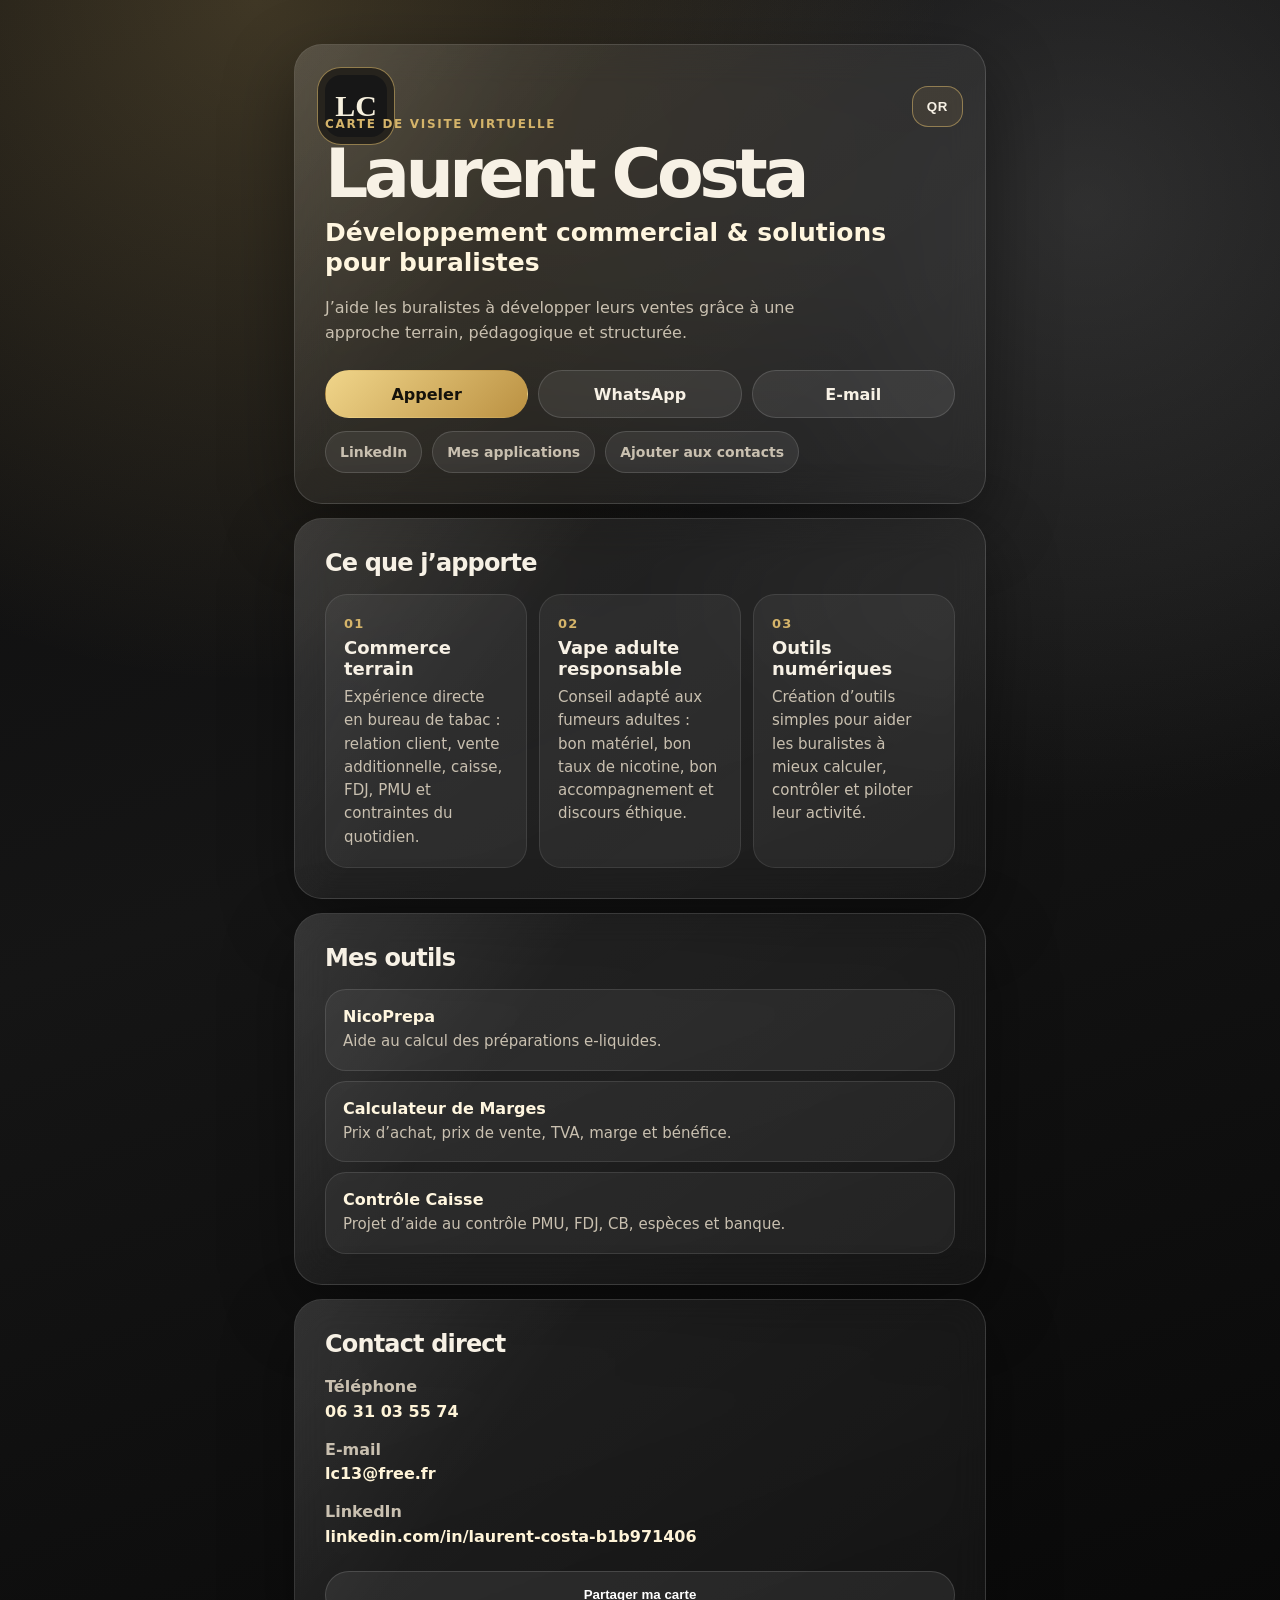
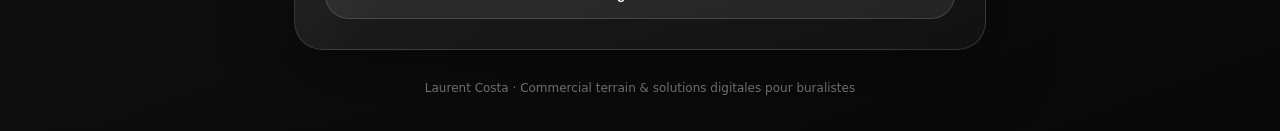
==== index.html @ 0adf43ae "Add files via upload" ====
<!doctype html>
<html lang="fr">
<head>
  <meta charset="utf-8">
  <meta name="viewport" content="width=device-width, initial-scale=1, viewport-fit=cover">
  <meta name="theme-color" content="#171717">
  <title>Laurent Costa — Carte virtuelle</title>
  <meta name="description" content="Carte de visite virtuelle de Laurent Costa — développement commercial et solutions pour buralistes.">
  <link rel="manifest" href="manifest.webmanifest">
  <link rel="icon" href="assets/icon-192.png">
  <link rel="apple-touch-icon" href="assets/icon-192.png">
  <link rel="stylesheet" href="style.css">
</head>
<body>
  <main class="shell">
    <section class="hero card">
      <div class="topline">
        <div class="avatar" aria-hidden="true">LC</div>
        <button class="qr-mini" id="openQr" type="button" aria-label="Afficher mes QR codes">QR</button>
      </div>

      <p class="eyebrow">Carte de visite virtuelle</p>
      <h1>Laurent Costa</h1>
      <p class="subtitle">Développement commercial & solutions pour buralistes</p>
      <p class="intro">J’aide les buralistes à développer leurs ventes grâce à une approche terrain, pédagogique et structurée.</p>

      <div class="actions primary-actions" aria-label="Actions principales">
        <a class="btn main" href="tel:+33631035574">Appeler</a>
        <a class="btn" href="https://wa.me/33631035574">WhatsApp</a>
        <a class="btn" href="mailto:lc13@free.fr?subject=Contact%20depuis%20votre%20carte%20virtuelle">E-mail</a>
      </div>

      <div class="actions secondary-actions" aria-label="Liens professionnels">
        <a class="chip" href="https://www.linkedin.com/in/laurent-costa-b1b971406/" target="_blank" rel="noopener">LinkedIn</a>
        <a class="chip" href="https://drive.google.com/drive/folders/1kGOX2A1lS9dal_LtMFKa498MFvhypLqH" target="_blank" rel="noopener">Mes applications</a>
        <a class="chip" href="contact-laurent-costa.vcf" download>Ajouter aux contacts</a>
      </div>
    </section>

    <section class="card proof">
      <h2>Ce que j’apporte</h2>
      <div class="grid">
        <article>
          <span class="num">01</span>
          <h3>Commerce terrain</h3>
          <p>Expérience directe en bureau de tabac : relation client, vente additionnelle, caisse, FDJ, PMU et contraintes du quotidien.</p>
        </article>
        <article>
          <span class="num">02</span>
          <h3>Vape adulte responsable</h3>
          <p>Conseil adapté aux fumeurs adultes : bon matériel, bon taux de nicotine, bon accompagnement et discours éthique.</p>
        </article>
        <article>
          <span class="num">03</span>
          <h3>Outils numériques</h3>
          <p>Création d’outils simples pour aider les buralistes à mieux calculer, contrôler et piloter leur activité.</p>
        </article>
      </div>
    </section>

    <section class="card tools">
      <h2>Mes outils</h2>
      <a class="tool" href="https://drive.google.com/drive/folders/1kGOX2A1lS9dal_LtMFKa498MFvhypLqH" target="_blank" rel="noopener">
        <strong>NicoPrepa</strong>
        <span>Aide au calcul des préparations e-liquides.</span>
      </a>
      <a class="tool" href="https://drive.google.com/drive/folders/1kGOX2A1lS9dal_LtMFKa498MFvhypLqH" target="_blank" rel="noopener">
        <strong>Calculateur de Marges</strong>
        <span>Prix d’achat, prix de vente, TVA, marge et bénéfice.</span>
      </a>
      <a class="tool" href="https://drive.google.com/drive/folders/1kGOX2A1lS9dal_LtMFKa498MFvhypLqH" target="_blank" rel="noopener">
        <strong>Contrôle Caisse</strong>
        <span>Projet d’aide au contrôle PMU, FDJ, CB, espèces et banque.</span>
      </a>
    </section>

    <section class="card contact">
      <h2>Contact direct</h2>
      <p><strong>Téléphone</strong><br><a href="tel:+33631035574">06 31 03 55 74</a></p>
      <p><strong>E-mail</strong><br><a href="mailto:lc13@free.fr">lc13@free.fr</a></p>
      <p><strong>LinkedIn</strong><br><a href="https://www.linkedin.com/in/laurent-costa-b1b971406/" target="_blank" rel="noopener">linkedin.com/in/laurent-costa-b1b971406</a></p>
      <button class="btn wide" id="shareButton" type="button">Partager ma carte</button>
    </section>

    <footer>
      Laurent Costa · Commercial terrain & solutions digitales pour buralistes
    </footer>
  </main>

  <dialog class="qr-dialog" id="qrDialog">
    <form method="dialog" class="qr-panel">
      <button class="close" aria-label="Fermer">×</button>
      <h2>Scanner ou partager</h2>
      <div class="qr-tabs" role="tablist" aria-label="Choix du QR code">
        <button type="button" class="tab active" data-target="qr-contact">Contact</button>
        <button type="button" class="tab" data-target="qr-linkedin">LinkedIn</button>
        <button type="button" class="tab" data-target="qr-apps">Applications</button>
        <button type="button" class="tab" data-target="qr-card">Carte</button>
      </div>
      <div class="qr-view active" id="qr-contact">
        <img src="assets/qr_ajouter_contact.png" alt="QR code pour ajouter Laurent Costa aux contacts">
        <p>À scanner pour enregistrer directement mes coordonnées.</p>
      </div>
      <div class="qr-view" id="qr-linkedin">
        <img src="assets/qr_linkedin.png" alt="QR code LinkedIn Laurent Costa">
        <p>À scanner pour ouvrir mon profil LinkedIn.</p>
      </div>
      <div class="qr-view" id="qr-apps">
        <img src="assets/qr_applications.png" alt="QR code vers les applications de Laurent Costa">
        <p>À scanner pour accéder à mes applications partagées.</p>
      </div>
      <div class="qr-view" id="qr-card">
        <img src="assets/qr_carte_a_generer.png" alt="QR code de la carte à générer après hébergement">
        <p>Ce QR sera finalisé dès que la carte aura une adresse en ligne.</p>
      </div>
    </form>
  </dialog>

  <script src="script.js"></script>
</body>
</html>
---- style.css ----
:root {
  color-scheme: dark;
  --bg: #0c0c0d;
  --card: rgba(255, 255, 255, 0.075);
  --card-strong: rgba(255, 255, 255, 0.12);
  --text: #f7f1e5;
  --muted: #c9c0b0;
  --gold: #d5b46a;
  --gold-soft: rgba(213, 180, 106, 0.18);
  --line: rgba(255, 255, 255, 0.14);
  --shadow: 0 24px 70px rgba(0,0,0,0.38);
  --radius: 28px;
}

* { box-sizing: border-box; }
html { min-height: 100%; background: var(--bg); }
body {
  min-height: 100%;
  margin: 0;
  font-family: Inter, ui-sans-serif, system-ui, -apple-system, BlinkMacSystemFont, "Segoe UI", sans-serif;
  background:
    radial-gradient(circle at 20% 0%, rgba(213,180,106,0.25), transparent 34%),
    radial-gradient(circle at 85% 12%, rgba(88,88,88,0.42), transparent 32%),
    linear-gradient(160deg, #0c0c0d 0%, #151515 45%, #080808 100%);
  color: var(--text);
}

a { color: inherit; text-decoration: none; }
button, a { -webkit-tap-highlight-color: transparent; }
.shell { width: min(720px, 100%); margin: 0 auto; padding: 18px 14px 34px; }
.card {
  position: relative;
  overflow: hidden;
  margin: 14px 0;
  padding: 24px;
  border: 1px solid var(--line);
  border-radius: var(--radius);
  background: linear-gradient(145deg, var(--card), rgba(255,255,255,0.035));
  box-shadow: var(--shadow);
  backdrop-filter: blur(18px);
}
.card::before {
  content: "";
  position: absolute;
  inset: 0;
  pointer-events: none;
  background: linear-gradient(125deg, rgba(255,255,255,0.13), transparent 32%);
  opacity: 0.65;
}
.card > * { position: relative; }
.hero { min-height: 460px; display: flex; flex-direction: column; justify-content: flex-end; }
.topline { position: absolute; top: 22px; left: 22px; right: 22px; display: flex; align-items: center; justify-content: space-between; }
.avatar {
  width: 78px; height: 78px; border-radius: 24px;
  display: grid; place-items: center;
  font: 800 30px/1 Georgia, serif;
  background: #171717;
  color: #f6f0de;
  border: 1px solid rgba(213,180,106,0.65);
  box-shadow: inset 0 0 0 7px rgba(213,180,106,0.08);
}
.qr-mini {
  border: 1px solid rgba(213,180,106,0.55);
  background: rgba(213,180,106,0.1);
  color: var(--text);
  border-radius: 16px;
  padding: 12px 14px;
  font-weight: 800;
  letter-spacing: 0.05em;
}
.eyebrow { margin: 0 0 10px; color: var(--gold); text-transform: uppercase; letter-spacing: 0.14em; font-size: 12px; font-weight: 800; }
h1 { margin: 0; font-size: clamp(42px, 13vw, 68px); line-height: 0.9; letter-spacing: -0.065em; }
.subtitle { margin: 14px 0 0; color: #fff6df; font-size: clamp(18px, 5vw, 25px); line-height: 1.2; font-weight: 680; }
.intro { margin: 18px 0 0; max-width: 520px; color: var(--muted); font-size: 16px; line-height: 1.55; }
.actions { display: flex; gap: 10px; flex-wrap: wrap; }
.primary-actions { margin-top: 24px; }
.secondary-actions { margin-top: 13px; }
.btn, .chip {
  display: inline-flex;
  min-height: 48px;
  align-items: center;
  justify-content: center;
  border-radius: 999px;
  font-weight: 800;
  border: 1px solid var(--line);
  background: rgba(255,255,255,0.075);
}
.btn { padding: 0 20px; flex: 1 1 130px; }
.btn.main { background: linear-gradient(135deg, #f0d58a, #bb9142); color: #15120b; border-color: transparent; }
.chip { min-height: 42px; padding: 0 14px; color: var(--muted); font-size: 14px; }
.wide { width: 100%; margin-top: 8px; }
h2 { margin: 0 0 17px; font-size: 24px; letter-spacing: -0.035em; }
h3 { margin: 5px 0 7px; font-size: 18px; }
p { color: var(--muted); line-height: 1.55; }
.grid { display: grid; gap: 12px; }
article {
  padding: 18px;
  border-radius: 22px;
  background: rgba(255,255,255,0.055);
  border: 1px solid rgba(255,255,255,0.095);
}
.num { color: var(--gold); font-weight: 900; font-size: 13px; letter-spacing: 0.1em; }
article p { margin: 0; font-size: 15px; }
.tool {
  display: block;
  margin-top: 10px;
  padding: 17px;
  border: 1px solid rgba(255,255,255,0.11);
  border-radius: 21px;
  background: rgba(255,255,255,0.055);
}
.tool strong { display: block; margin-bottom: 5px; color: #fff6df; }
.tool span { color: var(--muted); font-size: 15px; line-height: 1.45; }
.contact p { margin: 13px 0; }
.contact a { color: #fff4d8; font-weight: 750; word-break: break-word; }
footer { padding: 16px 8px 0; text-align: center; color: rgba(247,241,229,0.5); font-size: 12px; line-height: 1.4; }
.qr-dialog { border: 0; padding: 0; background: transparent; width: min(94vw, 520px); color: var(--text); }
.qr-dialog::backdrop { background: rgba(0,0,0,0.72); backdrop-filter: blur(8px); }
.qr-panel {
  position: relative;
  margin: 0;
  padding: 20px;
  border-radius: 28px;
  border: 1px solid rgba(255,255,255,0.16);
  background: #141414;
  box-shadow: var(--shadow);
}
.close {
  position: absolute; right: 15px; top: 13px;
  width: 42px; height: 42px;
  border-radius: 50%; border: 1px solid var(--line);
  background: rgba(255,255,255,0.08); color: var(--text);
  font-size: 28px; line-height: 1;
}
.qr-tabs { display: flex; flex-wrap: wrap; gap: 8px; margin: 4px 0 15px; }
.tab {
  border: 1px solid var(--line);
  background: rgba(255,255,255,0.07);
  color: var(--muted);
  padding: 9px 12px;
  border-radius: 999px;
  font-weight: 800;
}
.tab.active { color: #15120b; background: linear-gradient(135deg, #f0d58a, #bb9142); border-color: transparent; }
.qr-view { display: none; text-align: center; }
.qr-view.active { display: block; }
.qr-view img {
  width: min(100%, 360px);
  border-radius: 22px;
  background: white;
  padding: 12px;
}
.qr-view p { margin: 12px auto 2px; max-width: 360px; font-size: 14px; }
@media (min-width: 680px) {
  .shell { padding-top: 30px; }
  .grid { grid-template-columns: repeat(3, 1fr); }
  .card { padding: 30px; }
}
@media (max-width: 390px) {
  .card { padding: 20px; border-radius: 24px; }
  .hero { min-height: 490px; }
  .avatar { width: 70px; height: 70px; border-radius: 22px; }
  .btn { flex-basis: 100%; }
}
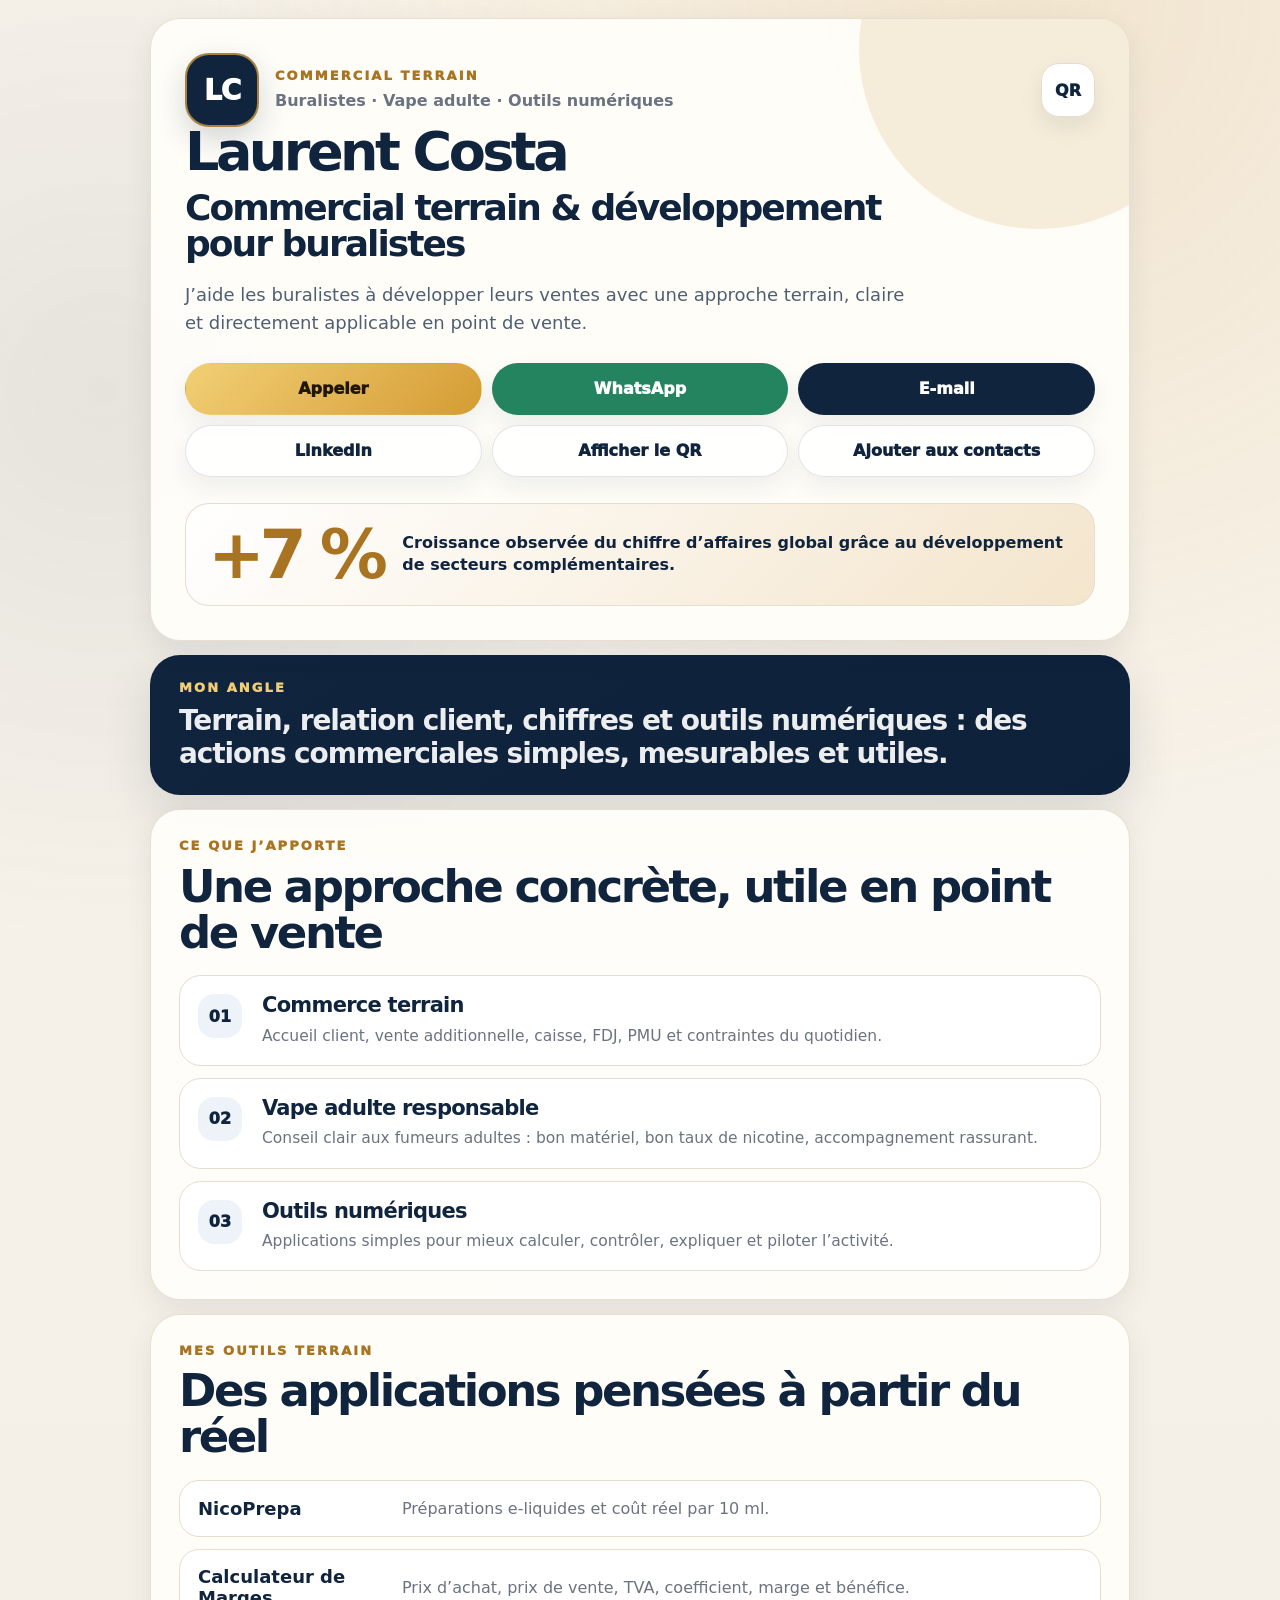
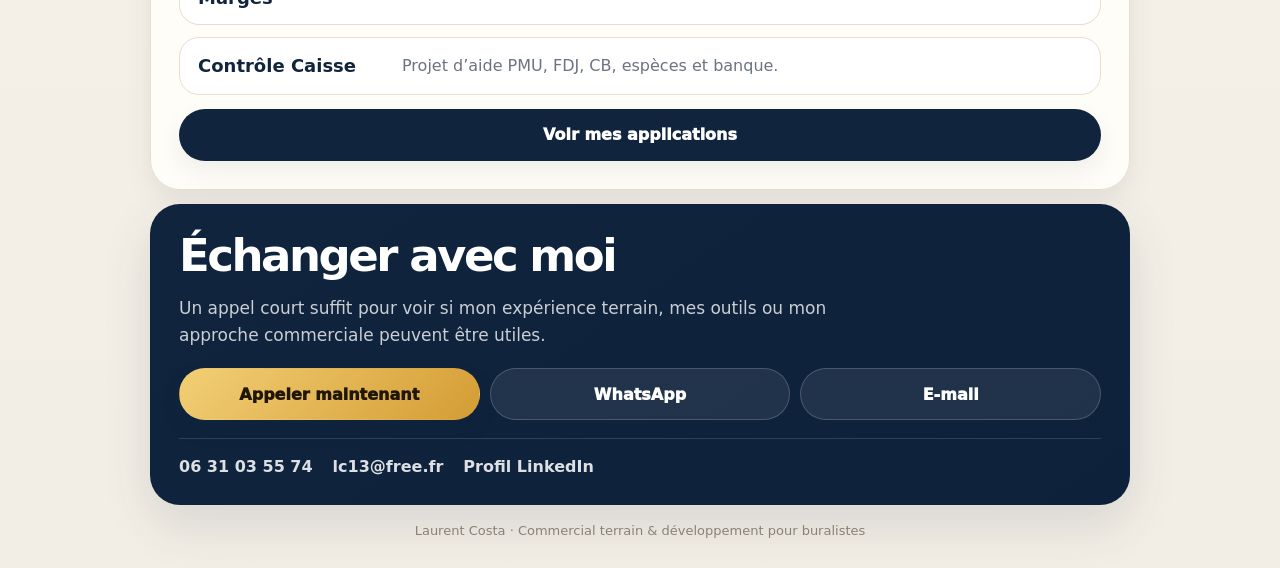
==== commit c7107a0a: "Correction affichage mobile carte virtuelle" ====
--- a/index.html
+++ b/index.html
@@ -3,102 +3,142 @@
 <head>
   <meta charset="utf-8">
   <meta name="viewport" content="width=device-width, initial-scale=1, viewport-fit=cover">
-  <meta name="theme-color" content="#171717">
-  <title>Laurent Costa — Carte virtuelle</title>
-  <meta name="description" content="Carte de visite virtuelle de Laurent Costa — développement commercial et solutions pour buralistes.">
+  <meta name="theme-color" content="#f6f1e8">
+  <meta name="description" content="Carte professionnelle de Laurent Costa — commercial terrain et développement pour buralistes.">
+  <meta property="og:title" content="Laurent Costa — Carte professionnelle">
+  <meta property="og:description" content="Commercial terrain & développement pour buralistes · vape adulte · outils numériques.">
+  <meta property="og:image" content="assets/social-preview.png">
+  <title>Laurent Costa — Carte professionnelle</title>
   <link rel="manifest" href="manifest.webmanifest">
   <link rel="icon" href="assets/icon-192.png">
-  <link rel="apple-touch-icon" href="assets/icon-192.png">
+  <link rel="apple-touch-icon" href="apple-touch-icon.png">
   <link rel="stylesheet" href="style.css">
 </head>
 <body>
-  <main class="shell">
-    <section class="hero card">
-      <div class="topline">
-        <div class="avatar" aria-hidden="true">LC</div>
-        <button class="qr-mini" id="openQr" type="button" aria-label="Afficher mes QR codes">QR</button>
+  <main class="page">
+    <section class="hero-card card" aria-label="Présentation Laurent Costa">
+      <div class="top-row">
+        <div class="identity-mark" aria-hidden="true">LC</div>
+        <div class="top-copy">
+          <p class="eyebrow">Commercial terrain</p>
+          <p class="micro">Buralistes · Vape adulte · Outils numériques</p>
+        </div>
+        <button class="qr-top" id="openQrTop" type="button" aria-label="Afficher le QR code">QR</button>
       </div>
 
-      <p class="eyebrow">Carte de visite virtuelle</p>
       <h1>Laurent Costa</h1>
-      <p class="subtitle">Développement commercial & solutions pour buralistes</p>
-      <p class="intro">J’aide les buralistes à développer leurs ventes grâce à une approche terrain, pédagogique et structurée.</p>
+      <h2>Commercial terrain & développement pour buralistes</h2>
+      <p class="lead">J’aide les buralistes à développer leurs ventes avec une approche terrain, claire et directement applicable en point de vente.</p>
 
-      <div class="actions primary-actions" aria-label="Actions principales">
-        <a class="btn main" href="tel:+33631035574">Appeler</a>
-        <a class="btn" href="https://wa.me/33631035574">WhatsApp</a>
-        <a class="btn" href="mailto:lc13@free.fr?subject=Contact%20depuis%20votre%20carte%20virtuelle">E-mail</a>
+      <div class="action-grid" aria-label="Actions rapides">
+        <a class="btn btn-call" href="tel:+33631035574">Appeler</a>
+        <a class="btn btn-whatsapp" href="https://wa.me/33631035574">WhatsApp</a>
+        <a class="btn btn-dark" href="mailto:lc13@free.fr?subject=Contact%20depuis%20votre%20carte%20professionnelle">E-mail</a>
+        <a class="btn btn-light" href="https://www.linkedin.com/in/laurent-costa-b1b971406/" target="_blank" rel="noopener">LinkedIn</a>
+        <button class="btn btn-light" id="openQr" type="button">Afficher le QR</button>
+        <a class="btn btn-light" href="contact-laurent-costa.vcf" download>Ajouter aux contacts</a>
       </div>
 
-      <div class="actions secondary-actions" aria-label="Liens professionnels">
-        <a class="chip" href="https://www.linkedin.com/in/laurent-costa-b1b971406/" target="_blank" rel="noopener">LinkedIn</a>
-        <a class="chip" href="https://drive.google.com/drive/folders/1kGOX2A1lS9dal_LtMFKa498MFvhypLqH" target="_blank" rel="noopener">Mes applications</a>
-        <a class="chip" href="contact-laurent-costa.vcf" download>Ajouter aux contacts</a>
+      <div class="proof-inline" aria-label="Preuve commerciale">
+        <strong>+7 %</strong>
+        <span>Croissance observée du chiffre d’affaires global grâce au développement de secteurs complémentaires.</span>
       </div>
     </section>
 
-    <section class="card proof">
-      <h2>Ce que j’apporte</h2>
-      <div class="grid">
+    <section class="angle-card card-blue">
+      <p class="eyebrow gold">Mon angle</p>
+      <p>Terrain, relation client, chiffres et outils numériques&nbsp;: des actions commerciales simples, mesurables et utiles.</p>
+    </section>
+
+    <section class="card compact-section" aria-label="Ce que j'apporte">
+      <div class="section-title">
+        <p class="eyebrow">Ce que j’apporte</p>
+        <h2>Une approche concrète, utile en point de vente</h2>
+      </div>
+      <div class="value-list">
         <article>
-          <span class="num">01</span>
-          <h3>Commerce terrain</h3>
-          <p>Expérience directe en bureau de tabac : relation client, vente additionnelle, caisse, FDJ, PMU et contraintes du quotidien.</p>
+          <span>01</span>
+          <div>
+            <h3>Commerce terrain</h3>
+            <p>Accueil client, vente additionnelle, caisse, FDJ, PMU et contraintes du quotidien.</p>
+          </div>
         </article>
         <article>
-          <span class="num">02</span>
-          <h3>Vape adulte responsable</h3>
-          <p>Conseil adapté aux fumeurs adultes : bon matériel, bon taux de nicotine, bon accompagnement et discours éthique.</p>
+          <span>02</span>
+          <div>
+            <h3>Vape adulte responsable</h3>
+            <p>Conseil clair aux fumeurs adultes : bon matériel, bon taux de nicotine, accompagnement rassurant.</p>
+          </div>
         </article>
         <article>
-          <span class="num">03</span>
-          <h3>Outils numériques</h3>
-          <p>Création d’outils simples pour aider les buralistes à mieux calculer, contrôler et piloter leur activité.</p>
+          <span>03</span>
+          <div>
+            <h3>Outils numériques</h3>
+            <p>Applications simples pour mieux calculer, contrôler, expliquer et piloter l’activité.</p>
+          </div>
         </article>
       </div>
     </section>
 
-    <section class="card tools">
-      <h2>Mes outils</h2>
-      <a class="tool" href="https://drive.google.com/drive/folders/1kGOX2A1lS9dal_LtMFKa498MFvhypLqH" target="_blank" rel="noopener">
-        <strong>NicoPrepa</strong>
-        <span>Aide au calcul des préparations e-liquides.</span>
-      </a>
-      <a class="tool" href="https://drive.google.com/drive/folders/1kGOX2A1lS9dal_LtMFKa498MFvhypLqH" target="_blank" rel="noopener">
-        <strong>Calculateur de Marges</strong>
-        <span>Prix d’achat, prix de vente, TVA, marge et bénéfice.</span>
-      </a>
-      <a class="tool" href="https://drive.google.com/drive/folders/1kGOX2A1lS9dal_LtMFKa498MFvhypLqH" target="_blank" rel="noopener">
-        <strong>Contrôle Caisse</strong>
-        <span>Projet d’aide au contrôle PMU, FDJ, CB, espèces et banque.</span>
-      </a>
+    <section class="card tools-card" aria-label="Applications présentées">
+      <div class="section-title">
+        <p class="eyebrow">Mes outils terrain</p>
+        <h2>Des applications pensées à partir du réel</h2>
+      </div>
+      <div class="tools-list">
+        <a href="https://drive.google.com/drive/folders/1kGOX2A1lS9dal_LtMFKa498MFvhypLqH" target="_blank" rel="noopener">
+          <b>NicoPrepa</b>
+          <span>Préparations e-liquides et coût réel par 10 ml.</span>
+        </a>
+        <a href="https://drive.google.com/drive/folders/1kGOX2A1lS9dal_LtMFKa498MFvhypLqH" target="_blank" rel="noopener">
+          <b>Calculateur de Marges</b>
+          <span>Prix d’achat, prix de vente, TVA, coefficient, marge et bénéfice.</span>
+        </a>
+        <a href="https://drive.google.com/drive/folders/1kGOX2A1lS9dal_LtMFKa498MFvhypLqH" target="_blank" rel="noopener">
+          <b>Contrôle Caisse</b>
+          <span>Projet d’aide PMU, FDJ, CB, espèces et banque.</span>
+        </a>
+      </div>
+      <a class="btn btn-dark btn-wide" href="https://drive.google.com/drive/folders/1kGOX2A1lS9dal_LtMFKa498MFvhypLqH" target="_blank" rel="noopener">Voir mes applications</a>
     </section>
 
-    <section class="card contact">
-      <h2>Contact direct</h2>
-      <p><strong>Téléphone</strong><br><a href="tel:+33631035574">06 31 03 55 74</a></p>
-      <p><strong>E-mail</strong><br><a href="mailto:lc13@free.fr">lc13@free.fr</a></p>
-      <p><strong>LinkedIn</strong><br><a href="https://www.linkedin.com/in/laurent-costa-b1b971406/" target="_blank" rel="noopener">linkedin.com/in/laurent-costa-b1b971406</a></p>
-      <button class="btn wide" id="shareButton" type="button">Partager ma carte</button>
+    <section class="contact-card card-blue" aria-label="Contact final">
+      <h2>Échanger avec moi</h2>
+      <p>Un appel court suffit pour voir si mon expérience terrain, mes outils ou mon approche commerciale peuvent être utiles.</p>
+      <div class="contact-actions">
+        <a class="btn btn-call" href="tel:+33631035574">Appeler maintenant</a>
+        <a class="btn btn-outline" href="https://wa.me/33631035574">WhatsApp</a>
+        <a class="btn btn-outline" href="mailto:lc13@free.fr">E-mail</a>
+      </div>
+      <div class="contact-details">
+        <a href="tel:+33631035574">06 31 03 55 74</a>
+        <a href="mailto:lc13@free.fr">lc13@free.fr</a>
+        <a href="https://www.linkedin.com/in/laurent-costa-b1b971406/" target="_blank" rel="noopener">Profil LinkedIn</a>
+      </div>
     </section>
 
-    <footer>
-      Laurent Costa · Commercial terrain & solutions digitales pour buralistes
+    <footer class="footer">
+      Laurent Costa · Commercial terrain & développement pour buralistes
     </footer>
   </main>
 
   <dialog class="qr-dialog" id="qrDialog">
     <form method="dialog" class="qr-panel">
       <button class="close" aria-label="Fermer">×</button>
+      <p class="eyebrow">QR codes</p>
       <h2>Scanner ou partager</h2>
-      <div class="qr-tabs" role="tablist" aria-label="Choix du QR code">
-        <button type="button" class="tab active" data-target="qr-contact">Contact</button>
+      <div class="tabs" role="tablist" aria-label="Choix du QR code">
+        <button type="button" class="tab active" data-target="qr-card">Carte</button>
+        <button type="button" class="tab" data-target="qr-contact">Contact</button>
         <button type="button" class="tab" data-target="qr-linkedin">LinkedIn</button>
         <button type="button" class="tab" data-target="qr-apps">Applications</button>
-        <button type="button" class="tab" data-target="qr-card">Carte</button>
       </div>
-      <div class="qr-view active" id="qr-contact">
-        <img src="assets/qr_ajouter_contact.png" alt="QR code pour ajouter Laurent Costa aux contacts">
+      <div class="qr-view active" id="qr-card">
+        <img src="assets/qr_carte_finale.png" alt="QR code de la carte professionnelle Laurent Costa">
+        <p>Ouvre la carte en ligne : laurent-costa.github.io</p>
+      </div>
+      <div class="qr-view" id="qr-contact">
+        <img src="assets/qr_contact.png" alt="QR code pour ajouter Laurent Costa aux contacts">
         <p>À scanner pour enregistrer directement mes coordonnées.</p>
       </div>
       <div class="qr-view" id="qr-linkedin">
@@ -109,10 +149,7 @@
         <img src="assets/qr_applications.png" alt="QR code vers les applications de Laurent Costa">
         <p>À scanner pour accéder à mes applications partagées.</p>
       </div>
-      <div class="qr-view" id="qr-card">
-        <img src="assets/qr_carte_a_generer.png" alt="QR code de la carte à générer après hébergement">
-        <p>Ce QR sera finalisé dès que la carte aura une adresse en ligne.</p>
-      </div>
+      <a class="btn btn-dark btn-wide" href="qr-codes.html">Page QR codes imprimable</a>
     </form>
   </dialog>
 
--- a/style.css
+++ b/style.css
@@ -1,164 +1,329 @@
 :root {
-  color-scheme: dark;
-  --bg: #0c0c0d;
-  --card: rgba(255, 255, 255, 0.075);
-  --card-strong: rgba(255, 255, 255, 0.12);
-  --text: #f7f1e5;
-  --muted: #c9c0b0;
-  --gold: #d5b46a;
-  --gold-soft: rgba(213, 180, 106, 0.18);
-  --line: rgba(255, 255, 255, 0.14);
-  --shadow: 0 24px 70px rgba(0,0,0,0.38);
-  --radius: 28px;
+  --bg: #f6f1e8;
+  --card: #fffefa;
+  --ink: #10243e;
+  --muted: #6b7280;
+  --line: #e7ddcf;
+  --gold: #c8963f;
+  --gold-dark: #a87422;
+  --blue: #10243e;
+  --green: #23845f;
+  --shadow: 0 20px 50px rgba(16, 36, 62, .12);
+  --shadow-soft: 0 10px 28px rgba(16, 36, 62, .08);
+  --radius: 30px;
 }
 
 * { box-sizing: border-box; }
-html { min-height: 100%; background: var(--bg); }
+html { background: var(--bg); scroll-behavior: smooth; }
 body {
-  min-height: 100%;
   margin: 0;
-  font-family: Inter, ui-sans-serif, system-ui, -apple-system, BlinkMacSystemFont, "Segoe UI", sans-serif;
+  font-family: Inter, ui-sans-serif, system-ui, -apple-system, BlinkMacSystemFont, "Segoe UI", Arial, sans-serif;
+  color: var(--ink);
   background:
-    radial-gradient(circle at 20% 0%, rgba(213,180,106,0.25), transparent 34%),
-    radial-gradient(circle at 85% 12%, rgba(88,88,88,0.42), transparent 32%),
-    linear-gradient(160deg, #0c0c0d 0%, #151515 45%, #080808 100%);
-  color: var(--text);
-}
-
+    radial-gradient(circle at 80% 0%, rgba(200,150,63,.17), transparent 34%),
+    radial-gradient(circle at 8% 18%, rgba(16,36,62,.08), transparent 26%),
+    linear-gradient(180deg, #f9f4eb 0%, #f3eee5 100%);
+}
 a { color: inherit; text-decoration: none; }
 button, a { -webkit-tap-highlight-color: transparent; }
-.shell { width: min(720px, 100%); margin: 0 auto; padding: 18px 14px 34px; }
-.card {
+button { font: inherit; }
+
+.page {
+  width: min(100% - 28px, 980px);
+  margin: 0 auto;
+  padding: max(18px, env(safe-area-inset-top)) 0 26px;
+}
+.card, .card-blue {
+  border-radius: var(--radius);
+  box-shadow: var(--shadow-soft);
+  border: 1px solid rgba(231, 221, 207, .92);
+}
+.card { background: rgba(255,254,250,.92); }
+.card-blue {
+  background: linear-gradient(145deg, #10243e 0%, #0d213a 100%);
+  color: #fff;
+  border-color: rgba(16,36,62,.2);
+  box-shadow: var(--shadow);
+}
+
+.hero-card {
   position: relative;
   overflow: hidden;
-  margin: 14px 0;
-  padding: 24px;
-  border: 1px solid var(--line);
-  border-radius: var(--radius);
-  background: linear-gradient(145deg, var(--card), rgba(255,255,255,0.035));
-  box-shadow: var(--shadow);
-  backdrop-filter: blur(18px);
-}
-.card::before {
+  padding: 34px;
+}
+.hero-card::before {
   content: "";
   position: absolute;
-  inset: 0;
+  right: -90px;
+  top: -150px;
+  width: 360px;
+  height: 360px;
+  border-radius: 50%;
+  background: rgba(200,150,63,.16);
   pointer-events: none;
-  background: linear-gradient(125deg, rgba(255,255,255,0.13), transparent 32%);
-  opacity: 0.65;
-}
-.card > * { position: relative; }
-.hero { min-height: 460px; display: flex; flex-direction: column; justify-content: flex-end; }
-.topline { position: absolute; top: 22px; left: 22px; right: 22px; display: flex; align-items: center; justify-content: space-between; }
-.avatar {
-  width: 78px; height: 78px; border-radius: 24px;
-  display: grid; place-items: center;
-  font: 800 30px/1 Georgia, serif;
-  background: #171717;
-  color: #f6f0de;
-  border: 1px solid rgba(213,180,106,0.65);
-  box-shadow: inset 0 0 0 7px rgba(213,180,106,0.08);
-}
-.qr-mini {
-  border: 1px solid rgba(213,180,106,0.55);
-  background: rgba(213,180,106,0.1);
-  color: var(--text);
+}
+.top-row {
+  position: relative;
+  z-index: 1;
+  display: flex;
+  gap: 16px;
+  align-items: center;
+}
+.identity-mark {
+  width: 74px;
+  height: 74px;
+  display: grid;
+  place-items: center;
+  flex: 0 0 auto;
+  border-radius: 24px;
+  background: var(--blue);
+  color: #fff;
+  border: 2px solid rgba(200,150,63,.82);
+  box-shadow: 0 12px 30px rgba(16,36,62,.18);
+  font-size: 28px;
+  font-weight: 950;
+  letter-spacing: -.04em;
+}
+.eyebrow {
+  margin: 0;
+  color: var(--gold-dark);
+  font-size: 13px;
+  line-height: 1.25;
+  font-weight: 950;
+  letter-spacing: .16em;
+  text-transform: uppercase;
+}
+.micro {
+  margin: 6px 0 0;
+  color: var(--muted);
+  font-weight: 700;
+  line-height: 1.35;
+}
+.qr-top {
+  margin-left: auto;
+  width: 54px;
+  height: 54px;
+  flex: 0 0 auto;
+  border: 1px solid var(--line);
+  border-radius: 18px;
+  background: #fff;
+  color: var(--blue);
+  font-weight: 950;
+  cursor: pointer;
+  box-shadow: 0 10px 24px rgba(16,36,62,.08);
+}
+.available {
+  display: inline-flex;
+  align-items: center;
+  gap: 9px;
+  margin: 34px 0 18px;
+  padding: 9px 13px;
+  border-radius: 999px;
+  background: #edf8f2;
+  color: #24644b;
+  font-weight: 850;
+}
+.available span {
+  width: 9px;
+  height: 9px;
+  border-radius: 50%;
+  background: var(--green);
+  box-shadow: 0 0 0 6px rgba(35,132,95,.13);
+}
+h1 {
+  margin: 0;
+  font-size: clamp(34px, 5.4vw, 54px);
+  line-height: .92;
+  letter-spacing: -.065em;
+  color: var(--blue);
+}
+h2 {
+  margin: 0;
+  font-size: clamp(28px, 4.5vw, 45px);
+  line-height: 1.02;
+  letter-spacing: -.055em;
+}
+.hero-card h2 {
+  max-width: 760px;
+  margin-top: 13px;
+  font-size: clamp(24px, 3.5vw, 36px);
+}
+.lead {
+  max-width: 720px;
+  margin: 18px 0 0;
+  color: #4f5f72;
+  font-size: 18px;
+  line-height: 1.55;
+}
+.action-grid {
+  display: grid;
+  grid-template-columns: repeat(3, 1fr);
+  gap: 10px;
+  margin-top: 26px;
+  position: relative;
+  z-index: 1;
+}
+.btn {
+  min-height: 52px;
+  display: inline-flex;
+  align-items: center;
+  justify-content: center;
+  border: 1px solid rgba(16,36,62,.12);
+  border-radius: 999px;
+  padding: 0 18px;
+  background: #fff;
+  color: var(--blue);
+  font-weight: 950;
+  cursor: pointer;
+  box-shadow: 0 10px 24px rgba(16,36,62,.07);
+  text-align: center;
+}
+.btn-call { background: linear-gradient(135deg, #f2cf75 0%, #d49c34 100%); color: #201606; border-color: transparent; }
+.btn-whatsapp { background: var(--green); color: #fff; border-color: transparent; }
+.btn-dark { background: var(--blue); color: #fff; border-color: transparent; }
+.btn-light { background: rgba(255,255,255,.86); }
+.btn-outline { background: rgba(255,255,255,.08); color: #fff; border-color: rgba(255,255,255,.18); box-shadow: none; }
+.btn-wide { width: 100%; margin-top: 14px; }
+.proof-inline {
+  display: grid;
+  grid-template-columns: auto 1fr;
+  gap: 20px;
+  align-items: center;
+  margin-top: 26px;
+  padding: 20px 22px;
+  border-radius: 24px;
+  background: linear-gradient(135deg, #fff 0%, #f4e5cc 100%);
+  border: 1px solid rgba(231,221,207,.95);
+}
+.proof-inline strong {
+  color: var(--gold-dark);
+  font-size: clamp(48px, 8vw, 68px);
+  line-height: .9;
+  letter-spacing: -.08em;
+}
+.proof-inline span {
+  color: var(--blue);
+  font-weight: 850;
+  line-height: 1.42;
+}
+.angle-card {
+  margin-top: 14px;
+  padding: 24px 28px;
+}
+.angle-card p:last-child {
+  margin: 8px 0 0;
+  color: rgba(255,255,255,.92);
+  font-size: clamp(20px, 2.7vw, 28px);
+  line-height: 1.18;
+  letter-spacing: -.04em;
+  font-weight: 900;
+}
+.gold { color: #f1cd74; }
+.compact-section, .tools-card {
+  margin-top: 14px;
+  padding: 28px;
+}
+.section-title h2 { margin-top: 9px; }
+.value-list, .tools-list { display: grid; gap: 12px; margin-top: 20px; }
+.value-list article {
+  display: grid;
+  grid-template-columns: 48px minmax(0, 1fr);
+  gap: 16px;
+  padding: 18px;
+  border: 1px solid var(--line);
+  border-radius: 22px;
+  background: #fff;
+}
+.value-list span {
+  width: 44px;
+  height: 44px;
+  display: grid;
+  place-items: center;
   border-radius: 16px;
-  padding: 12px 14px;
-  font-weight: 800;
-  letter-spacing: 0.05em;
-}
-.eyebrow { margin: 0 0 10px; color: var(--gold); text-transform: uppercase; letter-spacing: 0.14em; font-size: 12px; font-weight: 800; }
-h1 { margin: 0; font-size: clamp(42px, 13vw, 68px); line-height: 0.9; letter-spacing: -0.065em; }
-.subtitle { margin: 14px 0 0; color: #fff6df; font-size: clamp(18px, 5vw, 25px); line-height: 1.2; font-weight: 680; }
-.intro { margin: 18px 0 0; max-width: 520px; color: var(--muted); font-size: 16px; line-height: 1.55; }
-.actions { display: flex; gap: 10px; flex-wrap: wrap; }
-.primary-actions { margin-top: 24px; }
-.secondary-actions { margin-top: 13px; }
-.btn, .chip {
-  display: inline-flex;
-  min-height: 48px;
-  align-items: center;
-  justify-content: center;
-  border-radius: 999px;
-  font-weight: 800;
+  background: #edf3f8;
+  color: var(--blue);
+  font-weight: 950;
+}
+h3 { margin: 0; font-size: 21px; line-height: 1.1; letter-spacing: -.035em; }
+p { color: var(--muted); }
+.value-list p { margin: 7px 0 0; font-size: 15.5px; line-height: 1.45; }
+.tools-list a {
+  display: grid;
+  grid-template-columns: 190px minmax(0,1fr);
+  gap: 14px;
+  padding: 16px 18px;
+  align-items: center;
+  border-radius: 20px;
+  background: #fff;
   border: 1px solid var(--line);
-  background: rgba(255,255,255,0.075);
-}
-.btn { padding: 0 20px; flex: 1 1 130px; }
-.btn.main { background: linear-gradient(135deg, #f0d58a, #bb9142); color: #15120b; border-color: transparent; }
-.chip { min-height: 42px; padding: 0 14px; color: var(--muted); font-size: 14px; }
-.wide { width: 100%; margin-top: 8px; }
-h2 { margin: 0 0 17px; font-size: 24px; letter-spacing: -0.035em; }
-h3 { margin: 5px 0 7px; font-size: 18px; }
-p { color: var(--muted); line-height: 1.55; }
-.grid { display: grid; gap: 12px; }
-article {
-  padding: 18px;
-  border-radius: 22px;
-  background: rgba(255,255,255,0.055);
-  border: 1px solid rgba(255,255,255,0.095);
-}
-.num { color: var(--gold); font-weight: 900; font-size: 13px; letter-spacing: 0.1em; }
-article p { margin: 0; font-size: 15px; }
-.tool {
-  display: block;
-  margin-top: 10px;
-  padding: 17px;
-  border: 1px solid rgba(255,255,255,0.11);
-  border-radius: 21px;
-  background: rgba(255,255,255,0.055);
-}
-.tool strong { display: block; margin-bottom: 5px; color: #fff6df; }
-.tool span { color: var(--muted); font-size: 15px; line-height: 1.45; }
-.contact p { margin: 13px 0; }
-.contact a { color: #fff4d8; font-weight: 750; word-break: break-word; }
-footer { padding: 16px 8px 0; text-align: center; color: rgba(247,241,229,0.5); font-size: 12px; line-height: 1.4; }
-.qr-dialog { border: 0; padding: 0; background: transparent; width: min(94vw, 520px); color: var(--text); }
-.qr-dialog::backdrop { background: rgba(0,0,0,0.72); backdrop-filter: blur(8px); }
-.qr-panel {
-  position: relative;
-  margin: 0;
-  padding: 20px;
-  border-radius: 28px;
-  border: 1px solid rgba(255,255,255,0.16);
-  background: #141414;
-  box-shadow: var(--shadow);
-}
-.close {
-  position: absolute; right: 15px; top: 13px;
-  width: 42px; height: 42px;
-  border-radius: 50%; border: 1px solid var(--line);
-  background: rgba(255,255,255,0.08); color: var(--text);
-  font-size: 28px; line-height: 1;
-}
-.qr-tabs { display: flex; flex-wrap: wrap; gap: 8px; margin: 4px 0 15px; }
-.tab {
-  border: 1px solid var(--line);
-  background: rgba(255,255,255,0.07);
-  color: var(--muted);
-  padding: 9px 12px;
-  border-radius: 999px;
-  font-weight: 800;
-}
-.tab.active { color: #15120b; background: linear-gradient(135deg, #f0d58a, #bb9142); border-color: transparent; }
+}
+.tools-list b { color: var(--blue); font-size: 18px; }
+.tools-list span { color: var(--muted); line-height: 1.45; }
+.contact-card {
+  margin-top: 14px;
+  padding: 28px;
+}
+.contact-card p { color: rgba(255,255,255,.78); font-size: 17px; line-height: 1.55; max-width: 700px; }
+.contact-actions {
+  display: grid;
+  grid-template-columns: repeat(3, 1fr);
+  gap: 10px;
+  margin-top: 20px;
+}
+.contact-details {
+  display: flex;
+  flex-wrap: wrap;
+  gap: 8px 20px;
+  padding-top: 18px;
+  margin-top: 18px;
+  border-top: 1px solid rgba(255,255,255,.14);
+  color: rgba(255,255,255,.86);
+  font-weight: 750;
+}
+.footer {
+  padding: 18px 0 4px;
+  color: #8a8175;
+  font-size: 13px;
+  text-align: center;
+}
+
+.qr-dialog { border: 0; padding: 0; background: transparent; width: min(94vw, 520px); color: var(--ink); }
+.qr-dialog::backdrop { background: rgba(16,36,62,.44); backdrop-filter: blur(8px); }
+.qr-panel { position: relative; margin: 0; padding: 24px; border-radius: 30px; background: #fffefa; border: 1px solid var(--line); box-shadow: var(--shadow); }
+.close { position: absolute; right: 16px; top: 16px; width: 42px; height: 42px; border-radius: 50%; border: 1px solid var(--line); background: #f7f1e8; color: var(--blue); font-size: 28px; line-height: 1; cursor: pointer; }
+.qr-panel h2 { margin: 8px 0 16px; font-size: 34px; line-height: 1; letter-spacing: -.05em; }
+.tabs { display: flex; gap: 8px; flex-wrap: wrap; margin-bottom: 16px; }
+.tab { border: 1px solid var(--line); background: #f8f3eb; color: var(--muted); padding: 10px 13px; border-radius: 999px; font-weight: 900; cursor: pointer; }
+.tab.active { background: var(--blue); color: white; border-color: var(--blue); }
 .qr-view { display: none; text-align: center; }
 .qr-view.active { display: block; }
-.qr-view img {
-  width: min(100%, 360px);
-  border-radius: 22px;
-  background: white;
-  padding: 12px;
-}
-.qr-view p { margin: 12px auto 2px; max-width: 360px; font-size: 14px; }
-@media (min-width: 680px) {
-  .shell { padding-top: 30px; }
-  .grid { grid-template-columns: repeat(3, 1fr); }
-  .card { padding: 30px; }
-}
-@media (max-width: 390px) {
-  .card { padding: 20px; border-radius: 24px; }
-  .hero { min-height: 490px; }
-  .avatar { width: 70px; height: 70px; border-radius: 22px; }
-  .btn { flex-basis: 100%; }
-}
+.qr-view img { width: min(100%, 350px); border-radius: 22px; border: 1px solid var(--line); background: white; padding: 10px; }
+.qr-view p { margin: 12px auto 0; max-width: 380px; color: var(--muted); line-height: 1.45; }
+
+@media (max-width: 760px) {
+  .page { width: min(100% - 22px, 980px); padding-top: 10px; }
+  .hero-card, .compact-section, .tools-card, .contact-card, .angle-card { padding: 20px; border-radius: 26px; }
+  .hero-card { padding-top: 18px; }
+  .top-row { gap: 12px; }
+  .identity-mark { width: 60px; height: 60px; border-radius: 20px; font-size: 24px; }
+  .micro { font-size: 13px; }
+  .qr-top { width: 48px; height: 48px; border-radius: 16px; }
+  .available { margin: 20px 0 13px; padding: 8px 12px; font-size: 14px; }
+  h1 { font-size: clamp(32px, 9.4vw, 42px); line-height: .98; letter-spacing: -.05em; }
+  .hero-card h2 { margin-top: 8px; font-size: clamp(21px, 5.9vw, 27px); line-height: 1.06; }
+  .lead { margin-top: 12px; font-size: 15px; line-height: 1.45; }
+  .action-grid { grid-template-columns: repeat(2, 1fr); gap: 8px; margin-top: 18px; }
+  .btn { min-height: 46px; padding: 0 12px; font-size: 14.25px; }
+  .proof-inline { grid-template-columns: 1fr; gap: 6px; padding: 16px; margin-top: 20px; }
+  .proof-inline strong { font-size: 50px; }
+  .angle-card p:last-child { font-size: 21px; }
+  .section-title h2 { font-size: 30px; }
+  .tools-list a { grid-template-columns: 1fr; gap: 4px; }
+  .contact-actions { grid-template-columns: 1fr; }
+}
+@media (max-width: 380px) {
+  .page { width: min(100% - 16px, 980px); }
+  .hero-card, .compact-section, .tools-card, .contact-card, .angle-card { padding: 18px; }
+  .action-grid { grid-template-columns: 1fr; }
+  h1 { font-size: 31px; }
+}
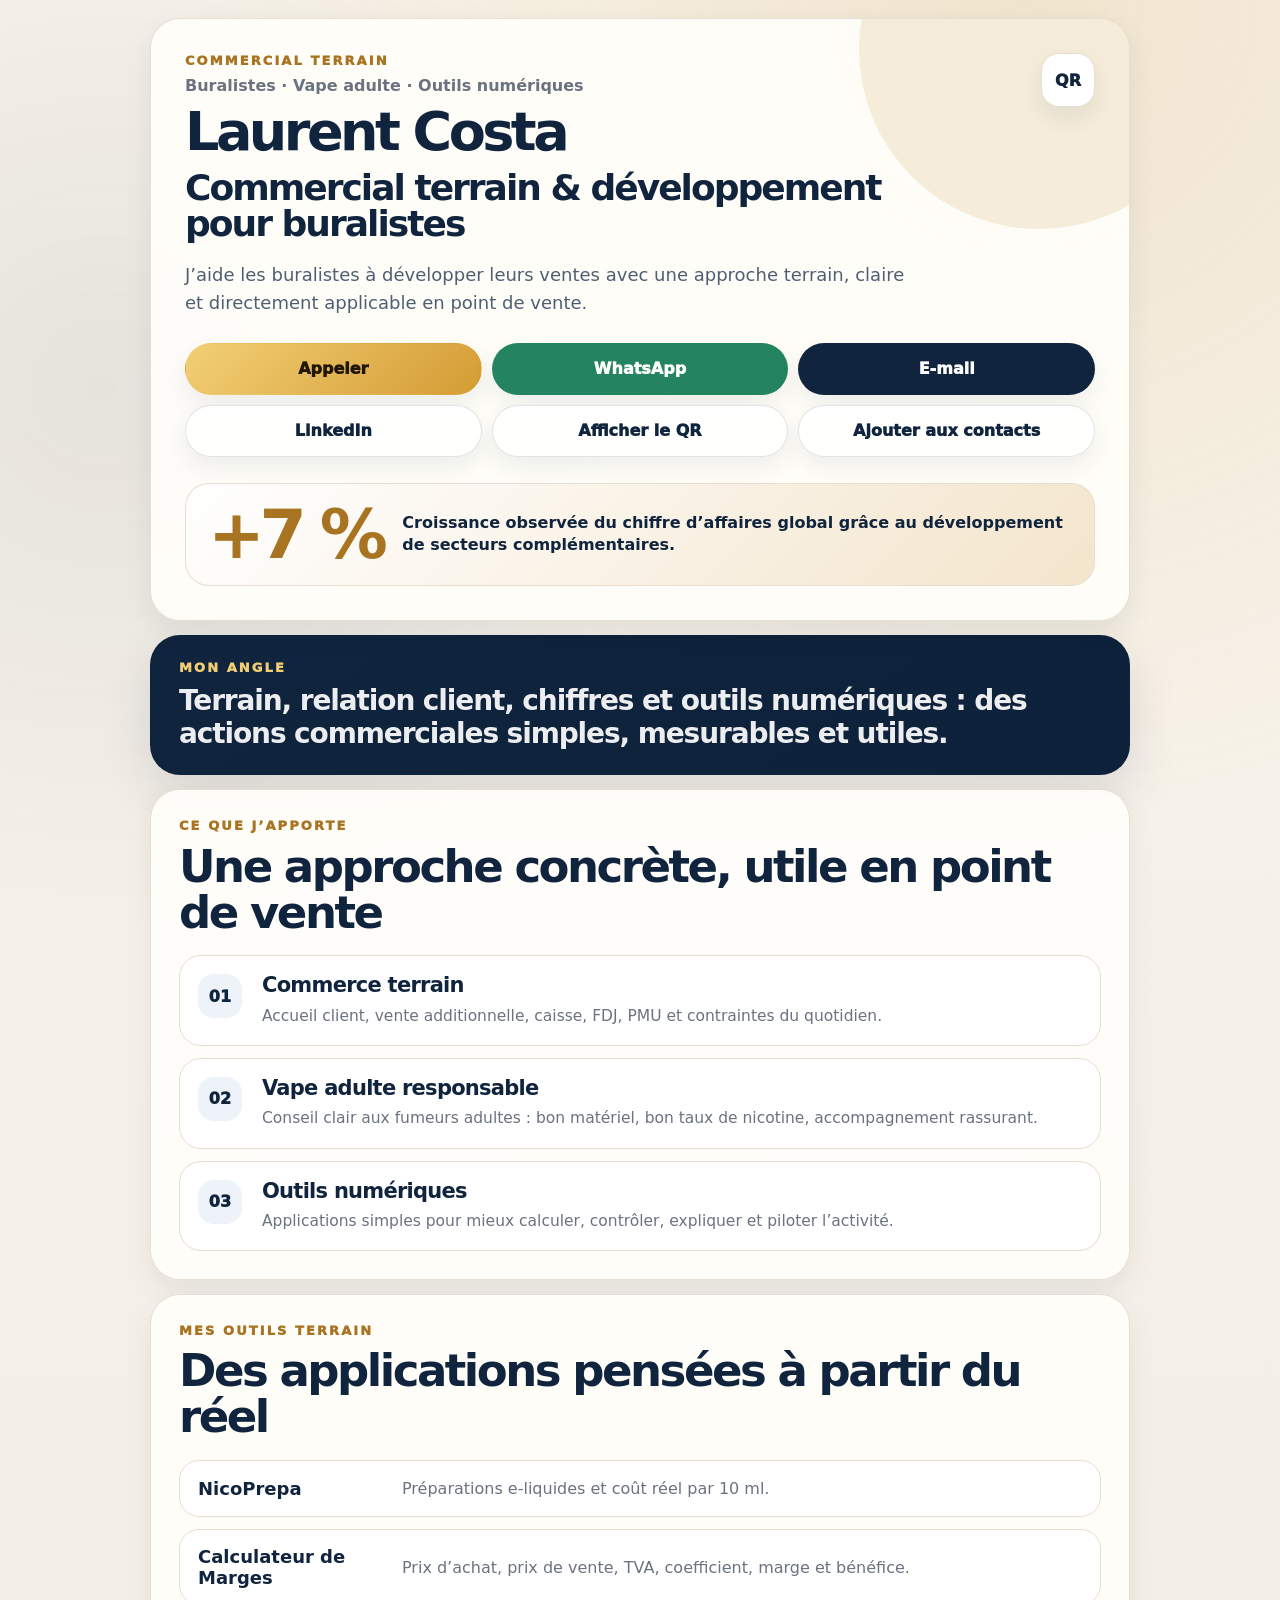
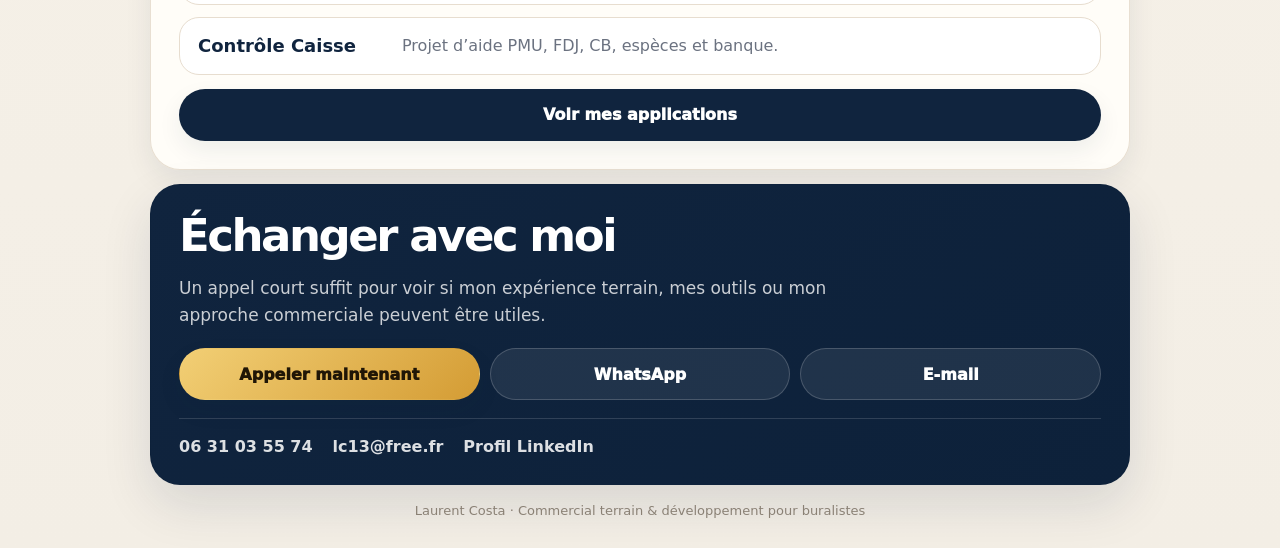
==== commit 606aed5f: "Correction affichage mobile carte virtuelle" ====
--- a/index.html
+++ b/index.html
@@ -18,7 +18,6 @@
   <main class="page">
     <section class="hero-card card" aria-label="Présentation Laurent Costa">
       <div class="top-row">
-        <div class="identity-mark" aria-hidden="true">LC</div>
         <div class="top-copy">
           <p class="eyebrow">Commercial terrain</p>
           <p class="micro">Buralistes · Vape adulte · Outils numériques</p>
--- a/style.css
+++ b/style.css
@@ -66,23 +66,15 @@
   position: relative;
   z-index: 1;
   display: flex;
-  gap: 16px;
-  align-items: center;
+  gap: 14px;
+  align-items: flex-start;
+}
+.top-copy {
+  flex: 1 1 auto;
+  min-width: 0;
 }
 .identity-mark {
-  width: 74px;
-  height: 74px;
-  display: grid;
-  place-items: center;
-  flex: 0 0 auto;
-  border-radius: 24px;
-  background: var(--blue);
-  color: #fff;
-  border: 2px solid rgba(200,150,63,.82);
-  box-shadow: 0 12px 30px rgba(16,36,62,.18);
-  font-size: 28px;
-  font-weight: 950;
-  letter-spacing: -.04em;
+  display: none;
 }
 .eyebrow {
   margin: 0;
@@ -304,10 +296,9 @@
   .page { width: min(100% - 22px, 980px); padding-top: 10px; }
   .hero-card, .compact-section, .tools-card, .contact-card, .angle-card { padding: 20px; border-radius: 26px; }
   .hero-card { padding-top: 18px; }
-  .top-row { gap: 12px; }
-  .identity-mark { width: 60px; height: 60px; border-radius: 20px; font-size: 24px; }
+  .top-row { gap: 10px; align-items: flex-start; }
   .micro { font-size: 13px; }
-  .qr-top { width: 48px; height: 48px; border-radius: 16px; }
+  .qr-top { width: 46px; height: 46px; border-radius: 16px; }
   .available { margin: 20px 0 13px; padding: 8px 12px; font-size: 14px; }
   h1 { font-size: clamp(32px, 9.4vw, 42px); line-height: .98; letter-spacing: -.05em; }
   .hero-card h2 { margin-top: 8px; font-size: clamp(21px, 5.9vw, 27px); line-height: 1.06; }
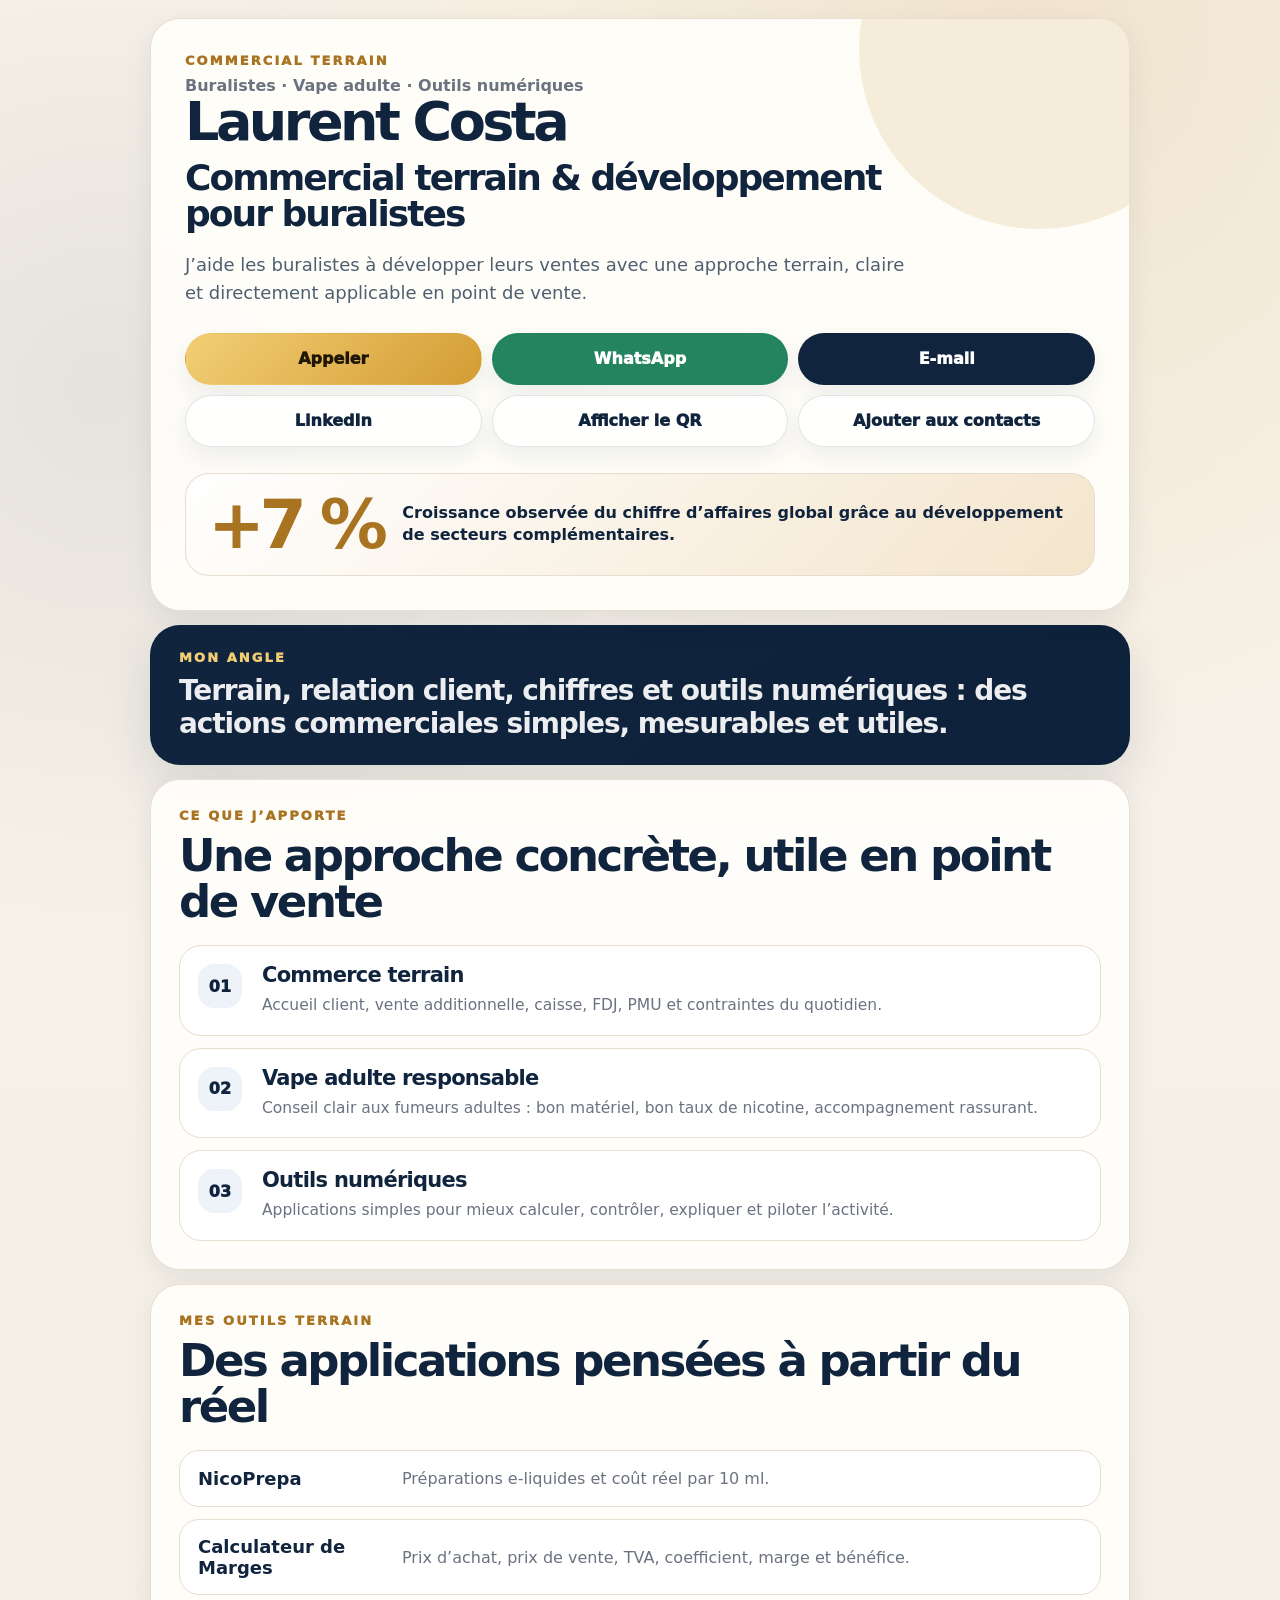
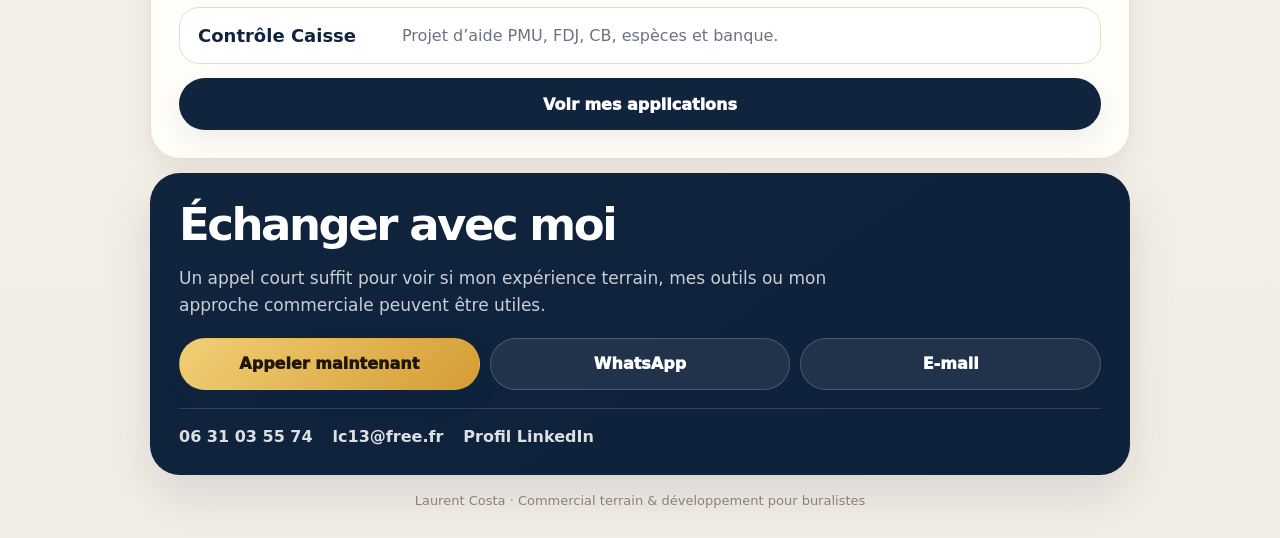
==== commit 5aacf666: "Add files via upload" ====
--- a/index.html
+++ b/index.html
@@ -22,7 +22,6 @@
           <p class="eyebrow">Commercial terrain</p>
           <p class="micro">Buralistes · Vape adulte · Outils numériques</p>
         </div>
-        <button class="qr-top" id="openQrTop" type="button" aria-label="Afficher le QR code">QR</button>
       </div>
 
       <h1>Laurent Costa</h1>
